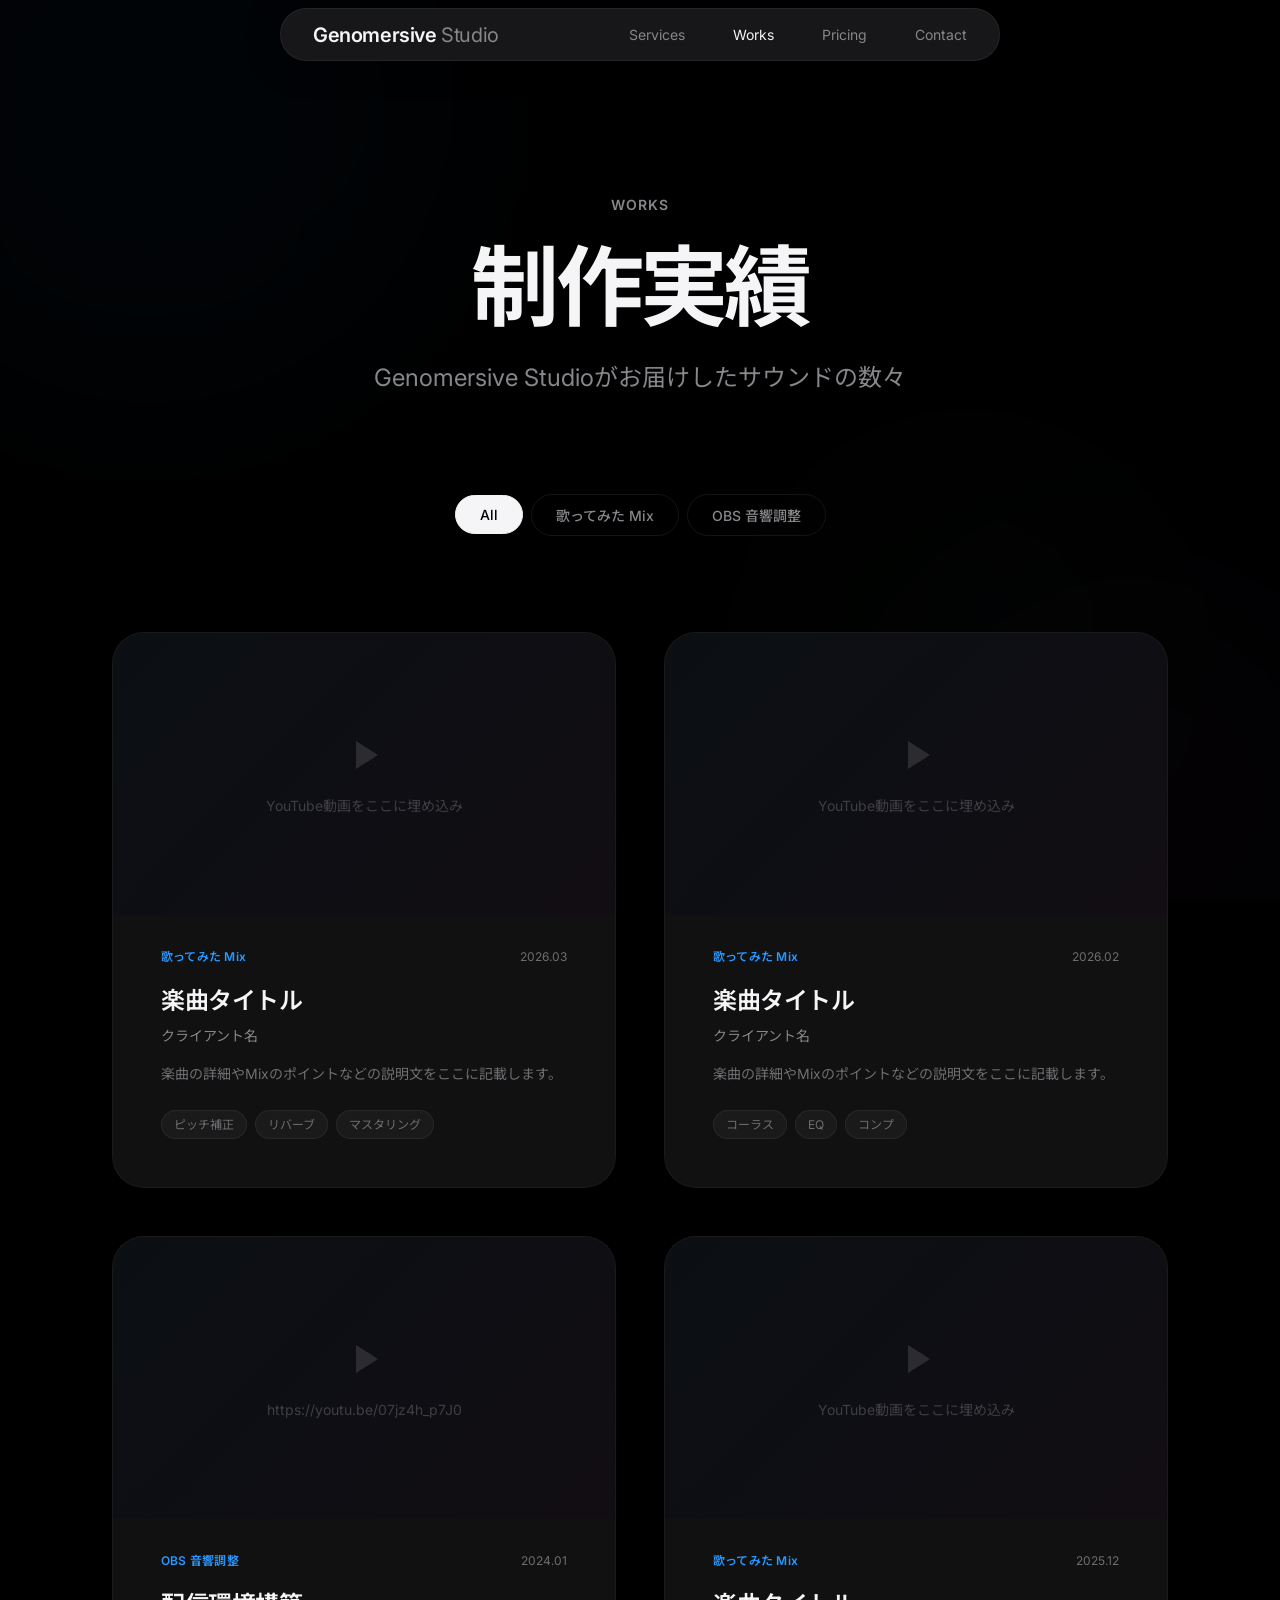
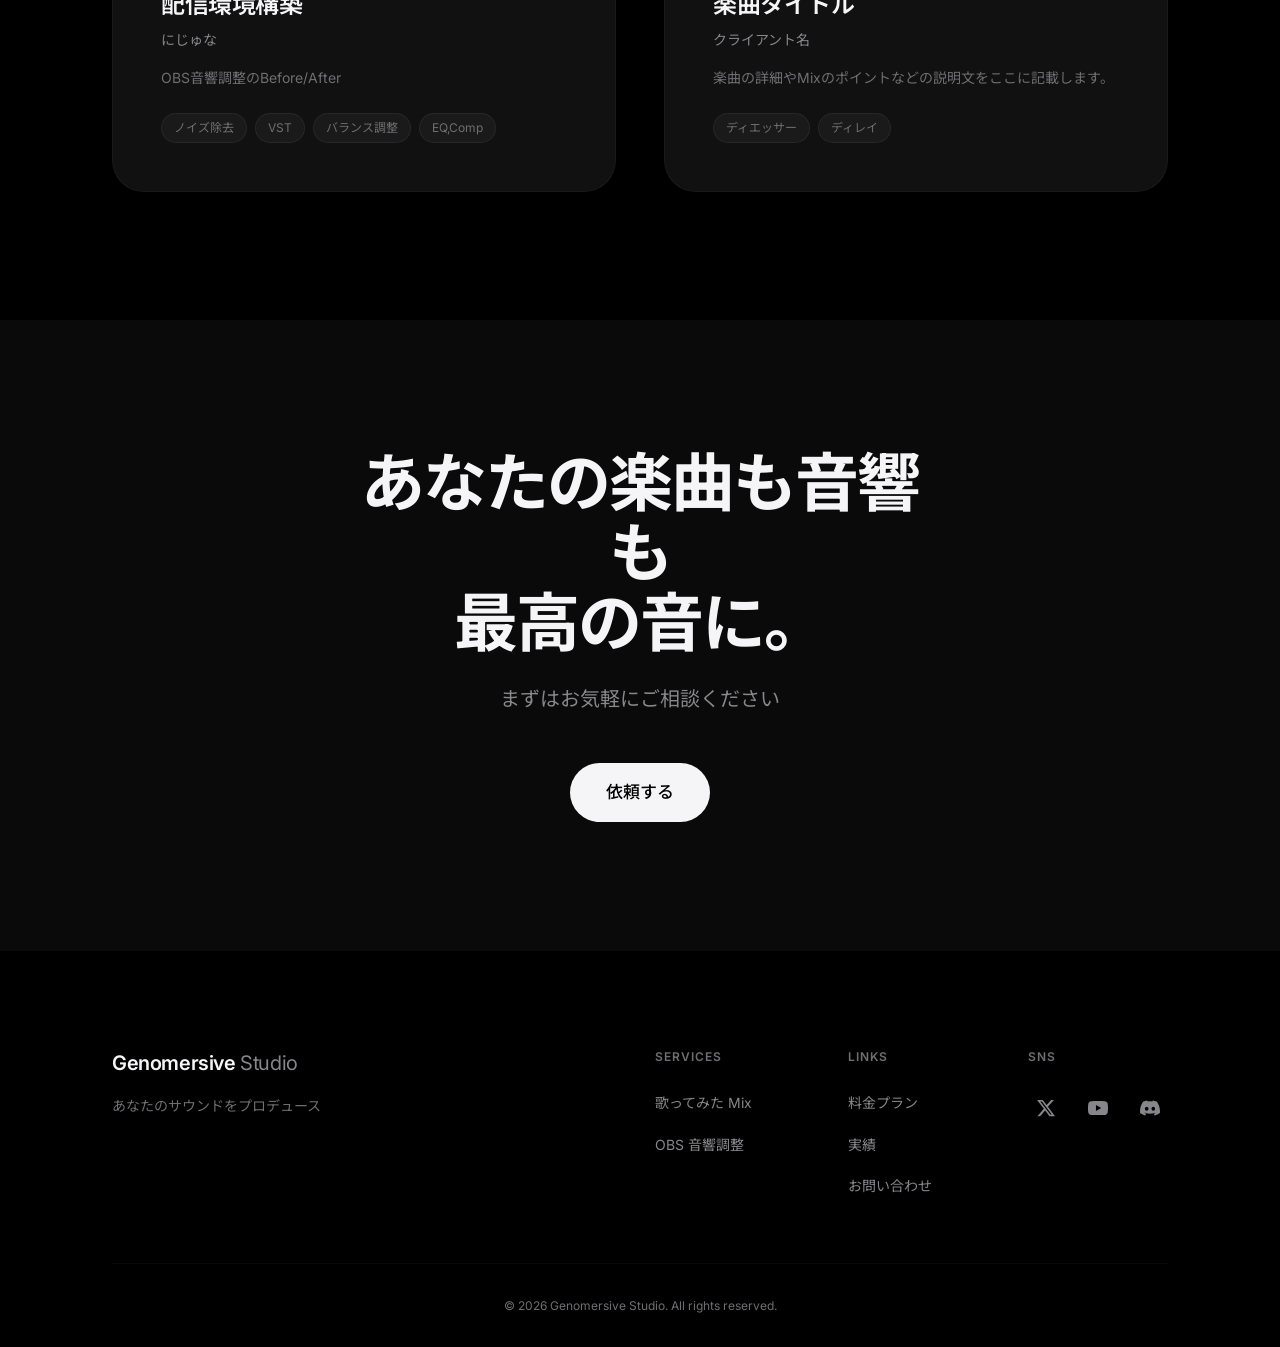
==== works.html @ bccb0131 "Add files via upload" ====
<!DOCTYPE html>
<html lang="ja">

<head>
  <meta charset="UTF-8">
  <meta name="viewport" content="width=device-width, initial-scale=1.0">
  <title>Works | Genomersive Studio</title>
  <meta name="description" content="Genomersive Studioの制作実績。歌ってみたMix・OBS音響調整のポートフォリオ。">
  <meta property="og:title" content="Works | Genomersive Studio">
  <meta property="og:description" content="Genomersive Studioの制作実績。">
  <meta property="og:type" content="website">
  <link rel="preconnect" href="https://fonts.googleapis.com">
  <link rel="preconnect" href="https://fonts.gstatic.com" crossorigin>
  <link
    href="https://fonts.googleapis.com/css2?family=Inter:wght@300;400;500;600;700;800;900&family=Noto+Sans+JP:wght@300;400;500;600;700;800;900&display=swap"
    rel="stylesheet">
  <link rel="stylesheet" href="style.css">
  <link rel="stylesheet" href="works.css">
</head>

<body>
  <!-- Ambient Backgrounds -->
  <div class="ambient-bg">
    <div class="ambient-orb orb-1"></div>
    <div class="ambient-orb orb-2"></div>
    <div class="ambient-orb orb-3"></div>
  </div>

  <!-- Navigation -->
  <nav id="navbar" class="navbar scrolled">
    <div class="nav-container">
      <a href="index.html" class="nav-logo">
        <span class="logo-text">Genomersive <span class="logo-accent">Studio</span></span>
      </a>
      <ul class="nav-links" id="navLinks">
        <li><a href="index.html#services">Services</a></li>
        <li><a href="works.html" class="nav-active">Works</a></li>
        <li><a href="index.html#pricing">Pricing</a></li>
        <li><a href="index.html#contact">Contact</a></li>
      </ul>
      <button class="nav-toggle" id="navToggle" aria-label="メニュー">
        <span></span><span></span><span></span>
      </button>
    </div>
  </nav>

  <!-- Works Hero -->
  <section class="works-hero">
    <div class="container">
      <div class="works-hero-content animate-in">
        <p class="section-tag">WORKS</p>
        <h1 class="works-hero-title">制作実績</h1>
        <p class="works-hero-subtitle">Genomersive Studioがお届けしたサウンドの数々</p>
      </div>
    </div>
  </section>

  <!-- Works Filter -->
  <section class="works-filter-section">
    <div class="container">
      <div class="works-filter animate-in">
        <button class="filter-btn active" data-filter="all">All</button>
        <button class="filter-btn" data-filter="mix">歌ってみた Mix</button>
        <button class="filter-btn" data-filter="obs">OBS 音響調整</button>
      </div>
    </div>
  </section>

  <!-- Works Grid -->
  <section class="works-section">
    <div class="container">
      <div class="works-grid" id="worksGrid">

        <!-- Work Item 1 -->
        <article class="work-card animate-on-scroll" data-category="mix">
          <div class="work-video">
            <div class="video-placeholder">
              <svg width="48" height="48" viewBox="0 0 24 24" fill="none" xmlns="http://www.w3.org/2000/svg">
                <path d="M8 5v14l11-7L8 5z" fill="currentColor" />
              </svg>
              <span>YouTube動画をここに埋め込み</span>
            </div>
            <!-- 実際の埋め込み例:
            <iframe src="https://www.youtube.com/embed/VIDEO_ID" 
              title="楽曲名" frameborder="0" 
              allow="accelerometer; autoplay; clipboard-write; encrypted-media; gyroscope; picture-in-picture" 
              allowfullscreen></iframe>
            -->
          </div>
          <div class="work-info">
            <div class="work-meta">
              <span class="work-category-tag">歌ってみた Mix</span>
              <span class="work-date">2026.03</span>
            </div>
            <h3 class="work-title">楽曲タイトル</h3>
            <p class="work-client">クライアント名</p>
            <p class="work-description">楽曲の詳細やMixのポイントなどの説明文をここに記載します。</p>
            <div class="work-tags">
              <span class="work-tag">ピッチ補正</span>
              <span class="work-tag">リバーブ</span>
              <span class="work-tag">マスタリング</span>
            </div>
          </div>
        </article>

        <!-- Work Item 2 -->
        <article class="work-card animate-on-scroll" data-category="mix">
          <div class="work-video">
            <div class="video-placeholder">
              <svg width="48" height="48" viewBox="0 0 24 24" fill="none" xmlns="http://www.w3.org/2000/svg">
                <path d="M8 5v14l11-7L8 5z" fill="currentColor" />
              </svg>
              <span>YouTube動画をここに埋め込み</span>
            </div>
          </div>
          <div class="work-info">
            <div class="work-meta">
              <span class="work-category-tag">歌ってみた Mix</span>
              <span class="work-date">2026.02</span>
            </div>
            <h3 class="work-title">楽曲タイトル</h3>
            <p class="work-client">クライアント名</p>
            <p class="work-description">楽曲の詳細やMixのポイントなどの説明文をここに記載します。</p>
            <div class="work-tags">
              <span class="work-tag">コーラス</span>
              <span class="work-tag">EQ</span>
              <span class="work-tag">コンプ</span>
            </div>
          </div>
        </article>

        <!-- Work Item 3 -->
        <article class="work-card animate-on-scroll" data-category="obs">
          <div class="work-video">
            <div class="video-placeholder">
              <svg width="48" height="48" viewBox="0 0 24 24" fill="none" xmlns="http://www.w3.org/2000/svg">
                <path d="M8 5v14l11-7L8 5z" fill="currentColor" />
              </svg>
              <span>https://youtu.be/07jz4h_p7J0</span>
            </div>
          </div>
          <div class="work-info">
            <div class="work-meta">
              <span class="work-category-tag">OBS 音響調整</span>
              <span class="work-date">2024.01</span>
            </div>
            <h3 class="work-title">配信環境構築</h3>
            <p class="work-client">にじゅな</p>
            <p class="work-description">OBS音響調整のBefore/After</p>
            <div class="work-tags">
              <span class="work-tag">ノイズ除去</span>
              <span class="work-tag">VST</span>
              <span class="work-tag">バランス調整</span>
              <span class="work-tag">EQ,Comp</span>
            </div>
          </div>
        </article>

        <!-- Work Item 4 -->
        <article class="work-card animate-on-scroll" data-category="mix">
          <div class="work-video">
            <div class="video-placeholder">
              <svg width="48" height="48" viewBox="0 0 24 24" fill="none" xmlns="http://www.w3.org/2000/svg">
                <path d="M8 5v14l11-7L8 5z" fill="currentColor" />
              </svg>
              <span>YouTube動画をここに埋め込み</span>
            </div>
          </div>
          <div class="work-info">
            <div class="work-meta">
              <span class="work-category-tag">歌ってみた Mix</span>
              <span class="work-date">2025.12</span>
            </div>
            <h3 class="work-title">楽曲タイトル</h3>
            <p class="work-client">クライアント名</p>
            <p class="work-description">楽曲の詳細やMixのポイントなどの説明文をここに記載します。</p>
            <div class="work-tags">
              <span class="work-tag">ディエッサー</span>
              <span class="work-tag">ディレイ</span>
            </div>
          </div>
        </article>

      </div>

      <!-- Empty State (shown when no works match filter) -->
      <div class="works-empty" id="worksEmpty" style="display: none;">
        <p>該当する実績はまだありません。</p>
      </div>
    </div>
  </section>

  <!-- CTA Section -->
  <section class="works-cta">
    <div class="container">
      <div class="works-cta-content animate-on-scroll">
        <h2 class="works-cta-title">あなたの楽曲も音響も<br>最高の音に。</h2>
        <p class="works-cta-text">まずはお気軽にご相談ください</p>
        <a href="index.html#contact" class="btn btn-primary">依頼する</a>
      </div>
    </div>
  </section>

  <!-- Footer -->
  <footer class="footer">
    <div class="container">
      <div class="footer-content">
        <div class="footer-brand">
          <a href="index.html" class="nav-logo">
            <span class="logo-text">Genomersive <span class="logo-accent">Studio</span></span>
          </a>
          <p class="footer-tagline">あなたのサウンドをプロデュース</p>
        </div>
        <div class="footer-links">
          <div class="footer-col">
            <h4>Services</h4>
            <ul>
              <li><a href="index.html#services">歌ってみた Mix</a></li>
              <li><a href="index.html#services">OBS 音響調整</a></li>
            </ul>
          </div>
          <div class="footer-col">
            <h4>Links</h4>
            <ul>
              <li><a href="index.html#pricing">料金プラン</a></li>
              <li><a href="works.html">実績</a></li>
              <li><a href="index.html#contact">お問い合わせ</a></li>
            </ul>
          </div>
          <div class="footer-col">
            <h4>SNS</h4>
            <div class="social-links">
              <a href="https://x.com/mila_mixstudio" class="social-link" aria-label="X (Twitter)">
                <svg width="20" height="20" viewBox="0 0 24 24" fill="currentColor">
                  <path
                    d="M18.244 2.25h3.308l-7.227 8.26 8.502 11.24H16.17l-5.214-6.817L4.99 21.75H1.68l7.73-8.835L1.254 2.25H8.08l4.713 6.231zm-1.161 17.52h1.833L7.084 4.126H5.117z" />
                </svg>
              </a>
              <a href="#" class="social-link" aria-label="YouTube">
                <svg width="20" height="20" viewBox="0 0 24 24" fill="currentColor">
                  <path
                    d="M23.498 6.186a3.016 3.016 0 0 0-2.122-2.136C19.505 3.545 12 3.545 12 3.545s-7.505 0-9.377.505A3.017 3.017 0 0 0 .502 6.186C0 8.07 0 12 0 12s0 3.93.502 5.814a3.016 3.016 0 0 0 2.122 2.136c1.871.505 9.376.505 9.376.505s7.505 0 9.377-.505a3.015 3.015 0 0 0 2.122-2.136C24 15.93 24 12 24 12s0-3.93-.502-5.814zM9.545 15.568V8.432L15.818 12l-6.273 3.568z" />
                </svg>
              </a>
              <a href="https://discord.gg/4DMPQgwf" class="social-link" aria-label="Discord">
                <svg width="20" height="20" viewBox="0 0 24 24" fill="currentColor">
                  <path
                    d="M20.317 4.3698a19.7913 19.7913 0 00-4.8851-1.5152.0741.0741 0 00-.0785.0371c-.211.3753-.4447.8648-.6083 1.2495-1.8447-.2762-3.68-.2762-5.4868 0-.1636-.3933-.4058-.8742-.6177-1.2495a.077.077 0 00-.0785-.037 19.7363 19.7363 0 00-4.8852 1.515.0699.0699 0 00-.0321.0277C.5334 9.0458-.319 13.5799.0992 18.0578a.0824.0824 0 00.0312.0561c2.0528 1.5076 4.0413 2.4228 5.9929 3.0294a.0777.0777 0 00.0842-.0276c.4616-.6304.8731-1.2952 1.226-1.9942a.076.076 0 00-.0416-.1057c-.6528-.2476-1.2743-.5495-1.8722-.8923a.077.077 0 01-.0076-.1277c.1258-.0943.2517-.1923.3718-.2914a.0743.0743 0 01.0776-.0105c3.9278 1.7933 8.18 1.7933 12.0614 0a.0739.0739 0 01.0785.0095c.1202.099.246.1981.3728.2924a.077.077 0 01-.0066.1276 12.2986 12.2986 0 01-1.873.8914.0766.0766 0 00-.0407.1067c.3604.698.7719 1.3628 1.225 1.9932a.076.076 0 00.0842.0286c1.961-.6067 3.9495-1.5219 6.0023-3.0294a.077.077 0 00.0313-.0552c.5004-5.177-.8382-9.6739-3.5485-13.6604a.061.061 0 00-.0312-.0286zM8.02 15.3312c-1.1825 0-2.1569-1.0857-2.1569-2.419 0-1.3332.9555-2.4189 2.157-2.4189 1.2108 0 2.1757 1.0952 2.1568 2.419 0 1.3332-.9555 2.4189-2.1569 2.4189zm7.9748 0c-1.1825 0-2.1569-1.0857-2.1569-2.419 0-1.3332.9554-2.4189 2.1569-2.4189 1.2108 0 2.1757 1.0952 2.1568 2.419 0 1.3332-.946 2.4189-2.1568 2.4189z" />
                </svg>
              </a>
            </div>
          </div>
        </div>
      </div>
      <div class="footer-bottom">
        <p>&copy; 2026 Genomersive Studio. All rights reserved.</p>
      </div>
    </div>
  </footer>

  <script src="works.js"></script>
</body>

</html>
---- style.css ----
/* ===========================
   Apple-Inspired Design System
   =========================== */
:root {
  /* Colors — Apple-style monochrome + subtle accent */
  --bg-primary: #000000;
  --bg-secondary: #0a0a0a;
  --bg-tertiary: #111111;
  --bg-card: rgba(28, 28, 30, 0.6);
  --text-primary: #f5f5f7;
  --text-secondary: #86868b;
  --text-muted: #6e6e73;
  --accent-blue: #2997ff;
  --accent-purple: #bf5af2;
  --accent-green: #30d158;
  --accent-gradient: linear-gradient(135deg, #2997ff, #bf5af2);
  --glass-bg: rgba(29, 29, 31, 0.72);
  --glass-border: rgba(255, 255, 255, 0.08);
  --glass-shadow: 0 8px 32px rgba(0, 0, 0, 0.6);

  /* Typography */
  --font-primary: 'Inter', 'Noto Sans JP', -apple-system, BlinkMacSystemFont, 'SF Pro Display', sans-serif;
  --font-size-xs: 0.75rem;
  --font-size-sm: 0.875rem;
  --font-size-base: 1.0625rem;
  --font-size-lg: 1.25rem;
  --font-size-xl: 1.5rem;
  --font-size-2xl: 2rem;
  --font-size-3xl: 2.5rem;
  --font-size-4xl: 3rem;
  --font-size-5xl: 4rem;
  --font-size-hero: clamp(3rem, 7vw, 5.5rem);

  /* Spacing — generous Apple-style whitespace */
  --space-xs: 0.25rem;
  --space-sm: 0.5rem;
  --space-md: 1rem;
  --space-lg: 1.5rem;
  --space-xl: 2rem;
  --space-2xl: 3rem;
  --space-3xl: 4rem;
  --space-4xl: 6rem;
  --space-5xl: 8rem;
  --section-padding: clamp(5rem, 10vw, 10rem);

  /* Border Radius */
  --radius-sm: 0.5rem;
  --radius-md: 0.875rem;
  --radius-lg: 1.25rem;
  --radius-xl: 1.75rem;
  --radius-2xl: 2rem;
  --radius-full: 9999px;

  /* Transitions — Apple uses very smooth, slightly slower easing */
  --transition-fast: 0.25s cubic-bezier(0.25, 0.1, 0.25, 1);
  --transition-base: 0.4s cubic-bezier(0.25, 0.1, 0.25, 1);
  --transition-slow: 0.6s cubic-bezier(0.25, 0.1, 0.25, 1);
}

/* ===========================
   Reset & Base
   =========================== */
*, *::before, *::after {
  box-sizing: border-box;
  margin: 0;
  padding: 0;
}

html {
  scroll-behavior: smooth;
  scroll-padding-top: 100px;
}

body {
  font-family: var(--font-primary);
  background-color: var(--bg-primary);
  color: var(--text-primary);
  line-height: 1.6;
  overflow-x: hidden;
  -webkit-font-smoothing: antialiased;
  -moz-osx-font-smoothing: grayscale;
}

a {
  color: inherit;
  text-decoration: none;
  transition: color var(--transition-fast);
}

ul { list-style: none; }

img {
  max-width: 100%;
  height: auto;
}

.container {
  max-width: 1120px;
  margin: 0 auto;
  padding: 0 var(--space-xl);
}

.section {
  padding: var(--section-padding) 0;
  position: relative;
}

/* ===========================
   Glass Morphism (Subtle Apple-style)
   =========================== */
.glass {
  background: var(--glass-bg);
  backdrop-filter: blur(40px) saturate(180%);
  -webkit-backdrop-filter: blur(40px) saturate(180%);
  border: 1px solid var(--glass-border);
  box-shadow: var(--glass-shadow);
  position: relative;
}

/* Remove noise texture — Apple keeps it clean */
.glass::after {
  display: none;
}

/* ===========================
   Typography
   =========================== */
.gradient-text {
  background: var(--accent-gradient);
  -webkit-background-clip: text;
  -webkit-text-fill-color: transparent;
  background-clip: text;
}

.section-header {
  text-align: center;
  margin-bottom: var(--space-5xl);
}

.section-tag {
  display: inline-block;
  font-size: var(--font-size-sm);
  font-weight: 600;
  letter-spacing: 0.08em;
  color: var(--text-secondary);
  margin-bottom: var(--space-lg);
  padding: 0;
  border: none;
  border-radius: 0;
  background: none;
  text-transform: uppercase;
}

.section-title {
  font-size: var(--font-size-5xl);
  font-weight: 700;
  letter-spacing: -0.03em;
  line-height: 1.1;
  margin-bottom: var(--space-lg);
}

.section-subtitle {
  font-size: var(--font-size-lg);
  color: var(--text-secondary);
  max-width: 560px;
  margin: 0 auto;
  font-weight: 400;
  line-height: 1.5;
}

/* ===========================
   Buttons — Apple-style Pill Buttons
   =========================== */
.btn {
  display: inline-flex;
  align-items: center;
  justify-content: center;
  gap: var(--space-sm);
  padding: 1rem 2.25rem;
  font-family: var(--font-primary);
  font-size: var(--font-size-base);
  font-weight: 500;
  border-radius: var(--radius-full);
  border: none;
  cursor: pointer;
  transition: all var(--transition-base);
  position: relative;
  overflow: hidden;
  text-align: center;
  letter-spacing: -0.01em;
}

.btn-primary {
  background: var(--text-primary);
  color: var(--bg-primary);
  box-shadow: none;
}

.btn-primary:hover {
  transform: scale(1.04);
  background: #ffffff;
  box-shadow: 0 4px 24px rgba(245, 245, 247, 0.2);
}

.btn-primary .btn-glow {
  display: none;
}

.btn-outline {
  background: transparent;
  color: var(--accent-blue);
  border: none;
  padding: 1rem 1.5rem;
}

.btn-outline:hover {
  color: #40a9ff;
  background: transparent;
  transform: scale(1.04);
}

.btn-block {
  width: 100%;
}

/* ===========================
   Navigation — Apple-style Floating Pill
   =========================== */
.navbar {
  position: fixed;
  top: 0;
  left: 0;
  right: 0;
  z-index: 1000;
  padding: var(--space-md) 0;
  transition: all var(--transition-base);
  background: transparent;
}

.navbar.scrolled {
  background: transparent;
  padding: var(--space-sm) 0;
}

.nav-container {
  max-width: 1120px;
  margin: 0 auto;
  padding: 0 var(--space-xl);
  display: flex;
  align-items: center;
  justify-content: space-between;
}

.navbar.scrolled .nav-container {
  max-width: 720px;
  background: rgba(29, 29, 31, 0.82);
  backdrop-filter: blur(40px) saturate(180%);
  -webkit-backdrop-filter: blur(40px) saturate(180%);
  border: 1px solid rgba(255, 255, 255, 0.06);
  border-radius: var(--radius-full);
  padding: 0.6rem var(--space-xl);
  box-shadow: 0 4px 30px rgba(0, 0, 0, 0.5);
  transition: all var(--transition-base);
}

.nav-logo {
  display: flex;
  align-items: center;
  gap: var(--space-sm);
  font-size: var(--font-size-lg);
  font-weight: 600;
  z-index: 1001;
  letter-spacing: -0.02em;
}

.logo-accent {
  color: var(--text-secondary);
  -webkit-text-fill-color: var(--text-secondary);
  background: none;
  -webkit-background-clip: unset;
  background-clip: unset;
  font-weight: 400;
}

.nav-links {
  display: flex;
  align-items: center;
  gap: var(--space-2xl);
}

.nav-links a {
  font-size: var(--font-size-sm);
  font-weight: 400;
  color: var(--text-secondary);
  letter-spacing: 0;
  position: relative;
  transition: color var(--transition-fast);
}

.nav-links a::after {
  display: none;
}

.nav-links a:hover {
  color: var(--text-primary);
}

.nav-toggle {
  display: none;
  flex-direction: column;
  gap: 5px;
  background: none;
  border: none;
  cursor: pointer;
  z-index: 1001;
  padding: 4px;
}

.nav-toggle span {
  display: block;
  width: 20px;
  height: 1.5px;
  background: var(--text-primary);
  transition: all var(--transition-base);
  border-radius: 2px;
}

.nav-toggle.active span:nth-child(1) {
  transform: rotate(45deg) translateY(4.5px) translateX(4.5px);
}

.nav-toggle.active span:nth-child(2) {
  opacity: 0;
}

.nav-toggle.active span:nth-child(3) {
  transform: rotate(-45deg) translateY(-4.5px) translateX(4.5px);
}

/* ===========================
   Hero Section — Apple-style large headline
   =========================== */
.hero {
  position: relative;
  min-height: 100vh;
  display: flex;
  align-items: center;
  justify-content: center;
  overflow: hidden;
}

.hero-canvas {
  position: absolute;
  top: 0;
  left: 0;
  width: 100%;
  height: 100%;
  z-index: 0;
  opacity: 0.4;
}

.hero-overlay {
  position: absolute;
  inset: 0;
  background: radial-gradient(ellipse at center, transparent 0%, var(--bg-primary) 75%);
  z-index: 1;
}

.hero-content {
  position: relative;
  z-index: 2;
  text-align: center;
  padding: 0 var(--space-xl);
  max-width: 960px;
}

.hero-tag {
  font-size: var(--font-size-sm);
  font-weight: 500;
  letter-spacing: 0.15em;
  color: var(--text-secondary);
  margin-bottom: var(--space-2xl);
  text-transform: uppercase;
}

.hero-title {
  font-size: var(--font-size-hero);
  font-weight: 700;
  line-height: 1.08;
  letter-spacing: -0.04em;
  margin-bottom: var(--space-2xl);
}

.hero-description {
  font-size: var(--font-size-xl);
  color: var(--text-secondary);
  line-height: 1.5;
  margin-bottom: var(--space-3xl);
  font-weight: 400;
}

.hero-cta {
  display: flex;
  align-items: center;
  justify-content: center;
  gap: var(--space-lg);
  margin-bottom: var(--space-5xl);
}

/* Stats */
.hero-stats {
  display: flex;
  align-items: center;
  justify-content: center;
  gap: var(--space-4xl);
}

.stat {
  text-align: center;
}

.stat-number {
  font-size: var(--font-size-4xl);
  font-weight: 700;
  color: var(--text-primary);
  -webkit-text-fill-color: var(--text-primary);
  background: none;
  -webkit-background-clip: unset;
  background-clip: unset;
  letter-spacing: -0.03em;
}

.stat-suffix {
  font-size: var(--font-size-xl);
  font-weight: 600;
  color: var(--text-secondary);
  -webkit-text-fill-color: var(--text-secondary);
  background: none;
  -webkit-background-clip: unset;
  background-clip: unset;
}

.stat-label {
  display: block;
  font-size: var(--font-size-sm);
  color: var(--text-muted);
  margin-top: var(--space-sm);
  letter-spacing: 0;
  font-weight: 400;
}

.stat-divider {
  width: 1px;
  height: 48px;
  background: rgba(255, 255, 255, 0.1);
}

/* Scroll Indicator */
.scroll-indicator {
  position: absolute;
  bottom: 2.5rem;
  left: 50%;
  transform: translateX(-50%);
  z-index: 2;
  display: flex;
  flex-direction: column;
  align-items: center;
  gap: var(--space-sm);
  color: var(--text-muted);
  font-size: var(--font-size-xs);
  letter-spacing: 0.15em;
  text-transform: uppercase;
}

.scroll-line {
  width: 1px;
  height: 48px;
  background: linear-gradient(to bottom, rgba(255,255,255,0.3), transparent);
  animation: scrollPulse 2.5s ease-in-out infinite;
}

@keyframes scrollPulse {
  0%, 100% { opacity: 0.2; transform: scaleY(0.6); }
  50% { opacity: 0.8; transform: scaleY(1); }
}

/* Hero Animations — Apple-style: subtle, smooth */
.animate-in {
  opacity: 0;
  transform: translateY(20px);
  animation: fadeInUp 1s cubic-bezier(0.25, 0.1, 0.25, 1) forwards;
}

.animate-in:nth-child(1) { animation-delay: 0.1s; }
.animate-in:nth-child(2) { animation-delay: 0.25s; }
.animate-in:nth-child(3) { animation-delay: 0.4s; }
.animate-in:nth-child(4) { animation-delay: 0.55s; }
.animate-in:nth-child(5) { animation-delay: 0.7s; }

@keyframes fadeInUp {
  to { opacity: 1; transform: translateY(0); }
}

/* ===========================
   Services Section
   =========================== */
.services {
  background: var(--bg-primary);
}

.services::before {
  display: none;
}

.services-grid {
  display: grid;
  grid-template-columns: repeat(2, 1fr);
  gap: var(--space-xl);
}

.service-card {
  border-radius: var(--radius-2xl);
  padding: var(--space-3xl);
  transition: all var(--transition-slow);
  position: relative;
  overflow: hidden;
  background: var(--bg-tertiary);
  border: 1px solid rgba(255, 255, 255, 0.04);
}

/* Remove mouse glow effect */
.service-card::before {
  display: none;
}

.service-card:hover {
  transform: translateY(-4px) scale(1.01);
  border-color: rgba(255, 255, 255, 0.08);
  box-shadow: 0 16px 48px rgba(0, 0, 0, 0.4);
}

.service-card > * {
  position: relative;
  z-index: 1;
}

.service-icon-wrapper {
  margin-bottom: var(--space-2xl);
}

.service-icon {
  width: 56px;
  height: 56px;
  display: flex;
  align-items: center;
  justify-content: center;
  background: rgba(41, 151, 255, 0.1);
  border-radius: var(--radius-lg);
  padding: var(--space-md);
  transition: all var(--transition-base);
}

.service-card:hover .service-icon {
  background: rgba(41, 151, 255, 0.15);
  transform: scale(1.05);
}

.service-title {
  font-size: var(--font-size-2xl);
  font-weight: 700;
  margin-bottom: var(--space-md);
  letter-spacing: -0.02em;
}

.service-desc {
  color: var(--text-secondary);
  font-size: var(--font-size-base);
  line-height: 1.7;
  margin-bottom: var(--space-2xl);
}

.service-features {
  display: flex;
  flex-direction: column;
  gap: var(--space-md);
  margin-bottom: var(--space-2xl);
}

.service-features li {
  display: flex;
  align-items: center;
  gap: var(--space-md);
  font-size: var(--font-size-base);
  color: var(--text-secondary);
}

.feature-icon {
  display: flex;
  align-items: center;
  justify-content: center;
  width: 20px;
  height: 20px;
  background: rgba(48, 209, 88, 0.12);
  color: var(--accent-green);
  border-radius: var(--radius-full);
  font-size: 10px;
  font-weight: 700;
  flex-shrink: 0;
}

.service-cta {
  display: inline-block;
  font-size: var(--font-size-base);
  font-weight: 500;
  color: var(--accent-blue);
  transition: all var(--transition-base);
}

.service-cta:hover {
  color: #40a9ff;
  transform: translateX(4px);
}

/* ===========================
   Workflow Section
   =========================== */
.workflow {
  background: var(--bg-secondary);
}

.workflow-steps {
  position: relative;
  max-width: 700px;
  margin: 0 auto;
}

.workflow-line {
  position: absolute;
  left: 32px;
  top: 0;
  bottom: 0;
  width: 1px;
  background: linear-gradient(to bottom, rgba(255,255,255,0.08), rgba(255,255,255,0.02));
}

.workflow-step {
  display: flex;
  gap: var(--space-xl);
  margin-bottom: var(--space-3xl);
  position: relative;
}

.workflow-step:last-child {
  margin-bottom: 0;
}

.step-number {
  flex-shrink: 0;
  width: 64px;
  height: 64px;
  display: flex;
  align-items: center;
  justify-content: center;
  background: var(--bg-primary);
  border: 1px solid rgba(255, 255, 255, 0.08);
  border-radius: var(--radius-full);
  position: relative;
  z-index: 1;
  transition: all var(--transition-base);
}

.step-number span {
  font-size: var(--font-size-lg);
  font-weight: 700;
  color: var(--text-secondary);
  background: none;
  -webkit-background-clip: unset;
  -webkit-text-fill-color: var(--text-secondary);
  background-clip: unset;
}

.workflow-step:hover .step-number {
  border-color: rgba(41, 151, 255, 0.3);
  background: rgba(41, 151, 255, 0.05);
}

.workflow-step:hover .step-number span {
  color: var(--accent-blue);
  -webkit-text-fill-color: var(--accent-blue);
}

.step-content {
  flex: 1;
  padding: var(--space-xl) var(--space-2xl);
  border-radius: var(--radius-xl);
  transition: all var(--transition-base);
  background: rgba(29, 29, 31, 0.5);
  border: 1px solid rgba(255, 255, 255, 0.04);
}

.step-content h3 {
  font-size: var(--font-size-xl);
  font-weight: 600;
  margin-bottom: var(--space-sm);
  letter-spacing: -0.02em;
}

.step-content p {
  font-size: var(--font-size-base);
  color: var(--text-secondary);
  line-height: 1.6;
}

.workflow-step:hover .step-content {
  border-color: rgba(255, 255, 255, 0.08);
  background: rgba(29, 29, 31, 0.7);
}

/* ===========================
   Pricing Section
   =========================== */
.pricing {
  background: var(--bg-primary);
}

.pricing::before {
  display: none;
}

.pricing-category {
  margin-bottom: var(--space-5xl);
}

.pricing-category:last-child {
  margin-bottom: 0;
}

.pricing-category-title {
  display: flex;
  align-items: center;
  gap: var(--space-md);
  font-size: var(--font-size-2xl);
  font-weight: 600;
  margin-bottom: var(--space-2xl);
  padding-bottom: var(--space-lg);
  border-bottom: 1px solid rgba(255, 255, 255, 0.06);
  letter-spacing: -0.02em;
}

.category-icon {
  font-size: var(--font-size-2xl);
}

.pricing-grid {
  display: grid;
  grid-template-columns: repeat(3, 1fr);
  gap: var(--space-lg);
}

.pricing-grid-4 {
  grid-template-columns: repeat(4, 1fr);
}

.pricing-grid-2 {
  grid-template-columns: repeat(2, 1fr);
  max-width: 720px;
  margin: 0 auto;
}

.pricing-card {
  border-radius: var(--radius-2xl);
  padding: var(--space-2xl);
  transition: all var(--transition-slow);
  position: relative;
  background: var(--bg-tertiary);
  border: 1px solid rgba(255, 255, 255, 0.04);
}

/* Remove mouse glow */
.pricing-card::before {
  display: none;
}

/* Remove noise overlay */
.pricing-card.glass::after {
  display: none;
}

.pricing-card:hover {
  transform: translateY(-4px);
  border-color: rgba(255, 255, 255, 0.08);
  box-shadow: 0 12px 40px rgba(0, 0, 0, 0.4);
}

.pricing-card.featured {
  border-color: rgba(41, 151, 255, 0.2);
  background: rgba(41, 151, 255, 0.04);
  transform: scale(1.02);
}

.pricing-card.featured:hover {
  transform: scale(1.02) translateY(-4px);
  border-color: rgba(41, 151, 255, 0.35);
}

.featured-tag {
  position: absolute;
  top: -12px;
  right: var(--space-xl);
  padding: var(--space-xs) var(--space-lg);
  background: var(--accent-blue);
  color: white;
  font-size: var(--font-size-xs);
  font-weight: 600;
  border-radius: var(--radius-full);
  letter-spacing: 0.02em;
}

.plan-badge {
  font-size: var(--font-size-xs);
  font-weight: 600;
  letter-spacing: 0.1em;
  color: var(--text-muted);
  margin-bottom: var(--space-sm);
  text-transform: uppercase;
}

.plan-badge.featured-badge {
  color: var(--accent-blue);
}

.plan-name {
  font-size: var(--font-size-xl);
  font-weight: 600;
  margin-bottom: var(--space-lg);
  letter-spacing: -0.01em;
}

.plan-price {
  margin-bottom: var(--space-xl);
  padding-bottom: var(--space-xl);
  border-bottom: 1px solid rgba(255, 255, 255, 0.06);
}

.price-amount {
  font-size: var(--font-size-4xl);
  font-weight: 700;
  color: var(--text-primary);
  background: none;
  -webkit-background-clip: unset;
  -webkit-text-fill-color: var(--text-primary);
  background-clip: unset;
  letter-spacing: -0.03em;
}

.price-unit {
  font-size: var(--font-size-sm);
  color: var(--text-muted);
  margin-left: var(--space-xs);
}

.plan-features {
  display: flex;
  flex-direction: column;
  gap: var(--space-md);
  margin-bottom: var(--space-2xl);
}

.plan-features li {
  font-size: var(--font-size-sm);
  color: var(--text-secondary);
  padding-left: var(--space-xl);
  position: relative;
  line-height: 1.5;
}

.plan-features li::before {
  content: '✓';
  position: absolute;
  left: 0;
  color: var(--accent-green);
  font-weight: 600;
  font-size: var(--font-size-sm);
}

/* ===========================
   Contact Section
   =========================== */
.contact {
  background: var(--bg-secondary);
}

.contact-wrapper {
  max-width: 680px;
  margin: 0 auto;
}

.contact-form {
  border-radius: var(--radius-2xl);
  padding: var(--space-3xl);
  background: var(--bg-tertiary);
  border: 1px solid rgba(255, 255, 255, 0.04);
}

.contact-form.glass::after {
  display: none;
}

.form-group {
  margin-bottom: var(--space-xl);
}

.form-row {
  display: grid;
  grid-template-columns: 1fr 1fr;
  gap: var(--space-xl);
}

.form-label {
  display: block;
  font-size: var(--font-size-sm);
  font-weight: 500;
  margin-bottom: var(--space-sm);
  color: var(--text-secondary);
}

.required {
  color: #ff453a;
}

.form-input {
  width: 100%;
  padding: 0.875rem var(--space-lg);
  font-family: var(--font-primary);
  font-size: var(--font-size-base);
  color: var(--text-primary);
  background: rgba(0, 0, 0, 0.3);
  border: 1px solid rgba(255, 255, 255, 0.1);
  border-radius: var(--radius-md);
  outline: none;
  transition: all var(--transition-base);
}

.form-input::placeholder {
  color: var(--text-muted);
}

.form-input:focus {
  border-color: var(--accent-blue);
  box-shadow: 0 0 0 3px rgba(41, 151, 255, 0.15);
}

.form-input.error {
  border-color: #ff453a;
  box-shadow: 0 0 0 3px rgba(255, 69, 58, 0.15);
}

.form-select {
  appearance: none;
  -webkit-appearance: none;
  background-image: url("data:image/svg+xml,%3Csvg xmlns='http://www.w3.org/2000/svg' viewBox='0 0 24 24' fill='none' stroke='%2386868b' stroke-width='2'%3E%3Cpath d='M6 9l6 6 6-6'/%3E%3C/svg%3E");
  background-repeat: no-repeat;
  background-position: right 12px center;
  background-size: 18px;
  padding-right: 40px;
  cursor: pointer;
}

.form-textarea {
  resize: vertical;
  min-height: 100px;
}

.form-error {
  display: block;
  font-size: var(--font-size-xs);
  color: #ff453a;
  margin-top: var(--space-xs);
  min-height: 1rem;
}

/* Service Select Radio */
.service-select {
  display: grid;
  grid-template-columns: repeat(3, 1fr);
  gap: var(--space-md);
}

.service-option input {
  display: none;
}

.option-card {
  display: flex;
  flex-direction: column;
  align-items: center;
  gap: var(--space-sm);
  padding: var(--space-lg) var(--space-md);
  border: 1px solid rgba(255, 255, 255, 0.08);
  border-radius: var(--radius-lg);
  cursor: pointer;
  transition: all var(--transition-base);
  background: rgba(0, 0, 0, 0.2);
  text-align: center;
}

.option-card:hover {
  border-color: rgba(255, 255, 255, 0.15);
  background: rgba(255, 255, 255, 0.02);
}

.service-option input:checked + .option-card {
  border-color: var(--accent-blue);
  background: rgba(41, 151, 255, 0.08);
  box-shadow: 0 0 0 1px var(--accent-blue);
}

.option-icon {
  font-size: var(--font-size-2xl);
}

.option-text {
  font-size: var(--font-size-sm);
  font-weight: 500;
}

/* Conditional Fields */
.conditional-fields {
  animation: slideDown 0.4s cubic-bezier(0.25, 0.1, 0.25, 1);
}

@keyframes slideDown {
  from { opacity: 0; transform: translateY(-8px); }
  to { opacity: 1; transform: translateY(0); }
}

/* Submit Button */
.btn-submit {
  margin-top: var(--space-lg);
  padding: 1rem;
  font-size: var(--font-size-lg);
  font-weight: 500;
}

.btn-submit .btn-glow {
  display: none;
}

.spinner {
  display: inline-block;
  width: 18px;
  height: 18px;
  border: 2px solid rgba(0, 0, 0, 0.2);
  border-top-color: var(--bg-primary);
  border-radius: 50%;
  animation: spin 0.7s linear infinite;
  margin-right: var(--space-sm);
  vertical-align: middle;
}

@keyframes spin {
  to { transform: rotate(360deg); }
}

/* Success State */
.form-success {
  border-radius: var(--radius-2xl);
  padding: var(--space-4xl) var(--space-2xl);
  text-align: center;
  animation: fadeInUp 0.6s cubic-bezier(0.25, 0.1, 0.25, 1);
  background: var(--bg-tertiary);
  border: 1px solid rgba(255, 255, 255, 0.04);
}

.success-icon {
  width: 72px;
  height: 72px;
  margin: 0 auto var(--space-xl);
  display: flex;
  align-items: center;
  justify-content: center;
  background: rgba(48, 209, 88, 0.12);
  border-radius: var(--radius-full);
  font-size: var(--font-size-3xl);
  color: var(--accent-green);
}

.form-success h3 {
  font-size: var(--font-size-2xl);
  font-weight: 600;
  margin-bottom: var(--space-md);
  letter-spacing: -0.02em;
}

.form-success p {
  color: var(--text-secondary);
  line-height: 1.6;
}

/* ===========================
   Footer — Apple-style minimal
   =========================== */
.footer {
  background: var(--bg-primary);
  border-top: 1px solid rgba(255, 255, 255, 0.04);
  padding: var(--space-4xl) 0 var(--space-xl);
}

.footer-content {
  display: flex;
  justify-content: space-between;
  gap: var(--space-4xl);
  margin-bottom: var(--space-3xl);
}

.footer-tagline {
  color: var(--text-muted);
  font-size: var(--font-size-sm);
  margin-top: var(--space-md);
}

.footer-links {
  display: flex;
  gap: var(--space-4xl);
}

.footer-col h4 {
  font-size: var(--font-size-xs);
  font-weight: 600;
  color: var(--text-muted);
  letter-spacing: 0.08em;
  margin-bottom: var(--space-lg);
  text-transform: uppercase;
}

.footer-col ul {
  display: flex;
  flex-direction: column;
  gap: var(--space-md);
}

.footer-col a {
  font-size: var(--font-size-sm);
  color: var(--text-secondary);
  transition: color var(--transition-fast);
}

.footer-col a:hover {
  color: var(--text-primary);
}

.social-links {
  display: flex;
  gap: var(--space-md);
}

.social-link {
  display: flex;
  align-items: center;
  justify-content: center;
  width: 36px;
  height: 36px;
  border: none;
  border-radius: var(--radius-full);
  color: var(--text-muted);
  transition: all var(--transition-base);
  background: transparent;
}

.social-link:hover {
  color: var(--text-primary);
  background: rgba(255, 255, 255, 0.06);
}

.footer-bottom {
  border-top: 1px solid rgba(255, 255, 255, 0.04);
  padding-top: var(--space-xl);
  text-align: center;
}

.footer-bottom p {
  font-size: var(--font-size-xs);
  color: var(--text-muted);
}

/* ===========================
   Scroll Animations — Apple-style scale + fade
   =========================== */
.animate-on-scroll {
  opacity: 0;
  transform: translateY(30px) scale(0.98);
  transition: 
    opacity 0.8s cubic-bezier(0.25, 0.1, 0.25, 1),
    transform 0.8s cubic-bezier(0.25, 0.1, 0.25, 1);
}

.animate-on-scroll.visible {
  opacity: 1;
  transform: translateY(0) scale(1);
}

/* ===========================
   Section Dividers — subtle gradient lines
   =========================== */
.services::after,
.pricing::after {
  content: '';
  position: absolute;
  bottom: 0;
  left: 50%;
  transform: translateX(-50%);
  width: 80%;
  max-width: 800px;
  height: 1px;
  background: linear-gradient(90deg, transparent, rgba(255,255,255,0.06), transparent);
}

/* ===========================
   Responsive Design
   =========================== */
@media (max-width: 1024px) {
  .pricing-grid-4 {
    grid-template-columns: repeat(2, 1fr);
  }
}

@media (max-width: 968px) {
  .services-grid {
    grid-template-columns: 1fr;
    max-width: 600px;
    margin: 0 auto;
  }

  .pricing-grid,
  .pricing-grid-4 {
    grid-template-columns: 1fr;
    max-width: 420px;
    margin: 0 auto;
  }

  .pricing-grid-2 {
    grid-template-columns: 1fr;
    max-width: 420px;
  }

  .pricing-card.featured {
    transform: none;
  }

  .pricing-card.featured:hover {
    transform: translateY(-4px);
  }

  .footer-content {
    flex-direction: column;
    gap: var(--space-2xl);
  }
}

@media (max-width: 768px) {
  :root {
    --font-size-4xl: 2.25rem;
    --font-size-5xl: 2.5rem;
    --font-size-hero: clamp(2.25rem, 8vw, 3.5rem);
    --section-padding: clamp(4rem, 8vw, 6rem);
  }

  .nav-links {
    position: fixed;
    top: 0;
    left: 0;
    right: 0;
    bottom: 0;
    background: rgba(0, 0, 0, 0.96);
    backdrop-filter: blur(40px);
    -webkit-backdrop-filter: blur(40px);
    flex-direction: column;
    align-items: center;
    justify-content: center;
    gap: var(--space-2xl);
    opacity: 0;
    visibility: hidden;
    transition: all var(--transition-base);
  }

  .nav-links.active {
    opacity: 1;
    visibility: visible;
  }

  .nav-links a {
    font-size: var(--font-size-xl);
    font-weight: 500;
  }

  .nav-toggle {
    display: flex;
  }

  .navbar.scrolled .nav-container {
    max-width: 100%;
    border-radius: 0;
    border-left: none;
    border-right: none;
    margin: 0;
  }

  .hero-cta {
    flex-direction: column;
    gap: var(--space-md);
  }

  .hero-stats {
    gap: var(--space-xl);
  }

  .stat-number {
    font-size: var(--font-size-3xl);
  }

  .form-row {
    grid-template-columns: 1fr;
    gap: var(--space-xl);
  }

  .service-select {
    grid-template-columns: 1fr;
  }

  .service-card {
    padding: var(--space-2xl);
  }

  .workflow-line {
    left: 24px;
  }

  .step-number {
    width: 48px;
    height: 48px;
  }

  .step-number span {
    font-size: var(--font-size-base);
  }

  .step-content {
    padding: var(--space-lg);
  }

  .footer-links {
    flex-direction: column;
    gap: var(--space-2xl);
  }

  .contact-form {
    padding: var(--space-xl);
  }
}

@media (max-width: 480px) {
  .container {
    padding: 0 var(--space-lg);
  }

  .hero-stats {
    flex-direction: column;
    gap: var(--space-xl);
  }

  .stat-divider {
    width: 40px;
    height: 1px;
  }

  .hero-content {
    padding: 0 var(--space-md);
  }
}

/* ===========================
   Ambient Backgrounds — subtle, Apple-like
   =========================== */
.ambient-bg {
  position: fixed;
  inset: 0;
  z-index: -1;
  pointer-events: none;
  overflow: hidden;
  background-color: var(--bg-primary);
}

.ambient-orb {
  position: absolute;
  border-radius: 50%;
  filter: blur(120px);
  opacity: 0.25;
  animation: floatOrb 30s infinite ease-in-out;
}

.orb-1 {
  width: 600px;
  height: 600px;
  background: rgba(41, 151, 255, 0.12);
  top: -200px;
  left: -150px;
  animation-delay: 0s;
}

.orb-2 {
  width: 500px;
  height: 500px;
  background: rgba(191, 90, 242, 0.08);
  bottom: -150px;
  right: -100px;
  animation-delay: -8s;
}

.orb-3 {
  width: 400px;
  height: 400px;
  background: rgba(48, 209, 88, 0.06);
  top: 50%;
  left: 60%;
  animation-delay: -16s;
}

@keyframes floatOrb {
  0%, 100% { transform: translate(0, 0) scale(1); }
  33% { transform: translate(20px, -30px) scale(1.05); }
  66% { transform: translate(-15px, 20px) scale(0.95); }
}
---- works.css ----
/* ===========================
   Works Page — Apple-style
   =========================== */

/* Works Hero */
.works-hero {
  padding-top: 12rem;
  padding-bottom: var(--space-4xl);
  text-align: center;
}

.works-hero-title {
  font-size: var(--font-size-hero);
  font-weight: 700;
  letter-spacing: -0.04em;
  line-height: 1.08;
  margin-bottom: var(--space-lg);
}

.works-hero-subtitle {
  font-size: var(--font-size-xl);
  color: var(--text-secondary);
  font-weight: 400;
}

/* Filter Buttons */
.works-filter-section {
  padding-bottom: var(--space-4xl);
}

.works-filter {
  display: flex;
  align-items: center;
  justify-content: center;
  gap: var(--space-sm);
  flex-wrap: wrap;
}

.filter-btn {
  padding: 0.625rem 1.5rem;
  font-family: var(--font-primary);
  font-size: var(--font-size-sm);
  font-weight: 500;
  color: var(--text-secondary);
  background: transparent;
  border: 1px solid rgba(255, 255, 255, 0.08);
  border-radius: var(--radius-full);
  cursor: pointer;
  transition: all var(--transition-base);
}

.filter-btn:hover {
  color: var(--text-primary);
  border-color: rgba(255, 255, 255, 0.15);
  background: rgba(255, 255, 255, 0.03);
}

.filter-btn.active {
  color: var(--bg-primary);
  background: var(--text-primary);
  border-color: var(--text-primary);
}

/* Works Grid */
.works-section {
  padding-bottom: var(--section-padding);
}

.works-grid {
  display: grid;
  grid-template-columns: repeat(2, 1fr);
  gap: var(--space-2xl);
}

/* Work Card */
.work-card {
  border-radius: var(--radius-2xl);
  overflow: hidden;
  background: var(--bg-tertiary);
  border: 1px solid rgba(255, 255, 255, 0.04);
  transition: all var(--transition-slow);
}

.work-card:hover {
  transform: translateY(-4px) scale(1.01);
  border-color: rgba(255, 255, 255, 0.08);
  box-shadow: 0 16px 48px rgba(0, 0, 0, 0.4);
}

.work-card.hidden {
  display: none;
}

/* Video Embed Area */
.work-video {
  position: relative;
  width: 100%;
  padding-top: 56.25%; /* 16:9 */
  background: rgba(0, 0, 0, 0.4);
  overflow: hidden;
}

.work-video iframe {
  position: absolute;
  top: 0;
  left: 0;
  width: 100%;
  height: 100%;
  border: none;
}

.video-placeholder {
  position: absolute;
  top: 0;
  left: 0;
  width: 100%;
  height: 100%;
  display: flex;
  flex-direction: column;
  align-items: center;
  justify-content: center;
  gap: var(--space-md);
  color: var(--text-muted);
  background: linear-gradient(135deg, rgba(41, 151, 255, 0.04), rgba(191, 90, 242, 0.04));
}

.video-placeholder svg {
  opacity: 0.3;
}

.video-placeholder span {
  font-size: var(--font-size-sm);
  opacity: 0.5;
}

/* Work Info */
.work-info {
  padding: var(--space-xl) var(--space-2xl) var(--space-2xl);
}

.work-meta {
  display: flex;
  align-items: center;
  justify-content: space-between;
  margin-bottom: var(--space-md);
}

.work-category-tag {
  font-size: var(--font-size-xs);
  font-weight: 600;
  color: var(--accent-blue);
  letter-spacing: 0.02em;
}

.work-date {
  font-size: var(--font-size-xs);
  color: var(--text-muted);
  font-weight: 400;
}

.work-title {
  font-size: var(--font-size-xl);
  font-weight: 600;
  letter-spacing: -0.02em;
  margin-bottom: var(--space-xs);
}

.work-client {
  font-size: var(--font-size-sm);
  color: var(--text-secondary);
  margin-bottom: var(--space-md);
}

.work-description {
  font-size: var(--font-size-sm);
  color: var(--text-muted);
  line-height: 1.6;
  margin-bottom: var(--space-lg);
}

/* Tags */
.work-tags {
  display: flex;
  flex-wrap: wrap;
  gap: var(--space-sm);
}

.work-tag {
  padding: 0.25rem 0.75rem;
  font-size: var(--font-size-xs);
  color: var(--text-muted);
  background: rgba(255, 255, 255, 0.04);
  border: 1px solid rgba(255, 255, 255, 0.06);
  border-radius: var(--radius-full);
  font-weight: 400;
}

/* Empty State */
.works-empty {
  text-align: center;
  padding: var(--space-5xl) 0;
  color: var(--text-muted);
  font-size: var(--font-size-lg);
}

/* CTA Section */
.works-cta {
  padding: var(--section-padding) 0;
  background: var(--bg-secondary);
}

.works-cta-content {
  text-align: center;
  max-width: 600px;
  margin: 0 auto;
}

.works-cta-title {
  font-size: var(--font-size-5xl);
  font-weight: 700;
  letter-spacing: -0.03em;
  line-height: 1.1;
  margin-bottom: var(--space-lg);
}

.works-cta-text {
  font-size: var(--font-size-lg);
  color: var(--text-secondary);
  margin-bottom: var(--space-2xl);
}

/* Nav Active Link */
.nav-active {
  color: var(--text-primary) !important;
}

/* ===========================
   Responsive
   =========================== */
@media (max-width: 768px) {
  .works-hero {
    padding-top: 8rem;
    padding-bottom: var(--space-2xl);
  }

  .works-grid {
    grid-template-columns: 1fr;
    max-width: 540px;
    margin: 0 auto;
  }

  .work-info {
    padding: var(--space-lg);
  }

  .works-cta-title {
    font-size: var(--font-size-4xl);
  }

  .works-filter {
    gap: var(--space-xs);
  }

  .filter-btn {
    padding: 0.5rem 1rem;
    font-size: var(--font-size-xs);
  }
}

@media (max-width: 480px) {
  .works-hero-title {
    font-size: clamp(2rem, 8vw, 3rem);
  }
}
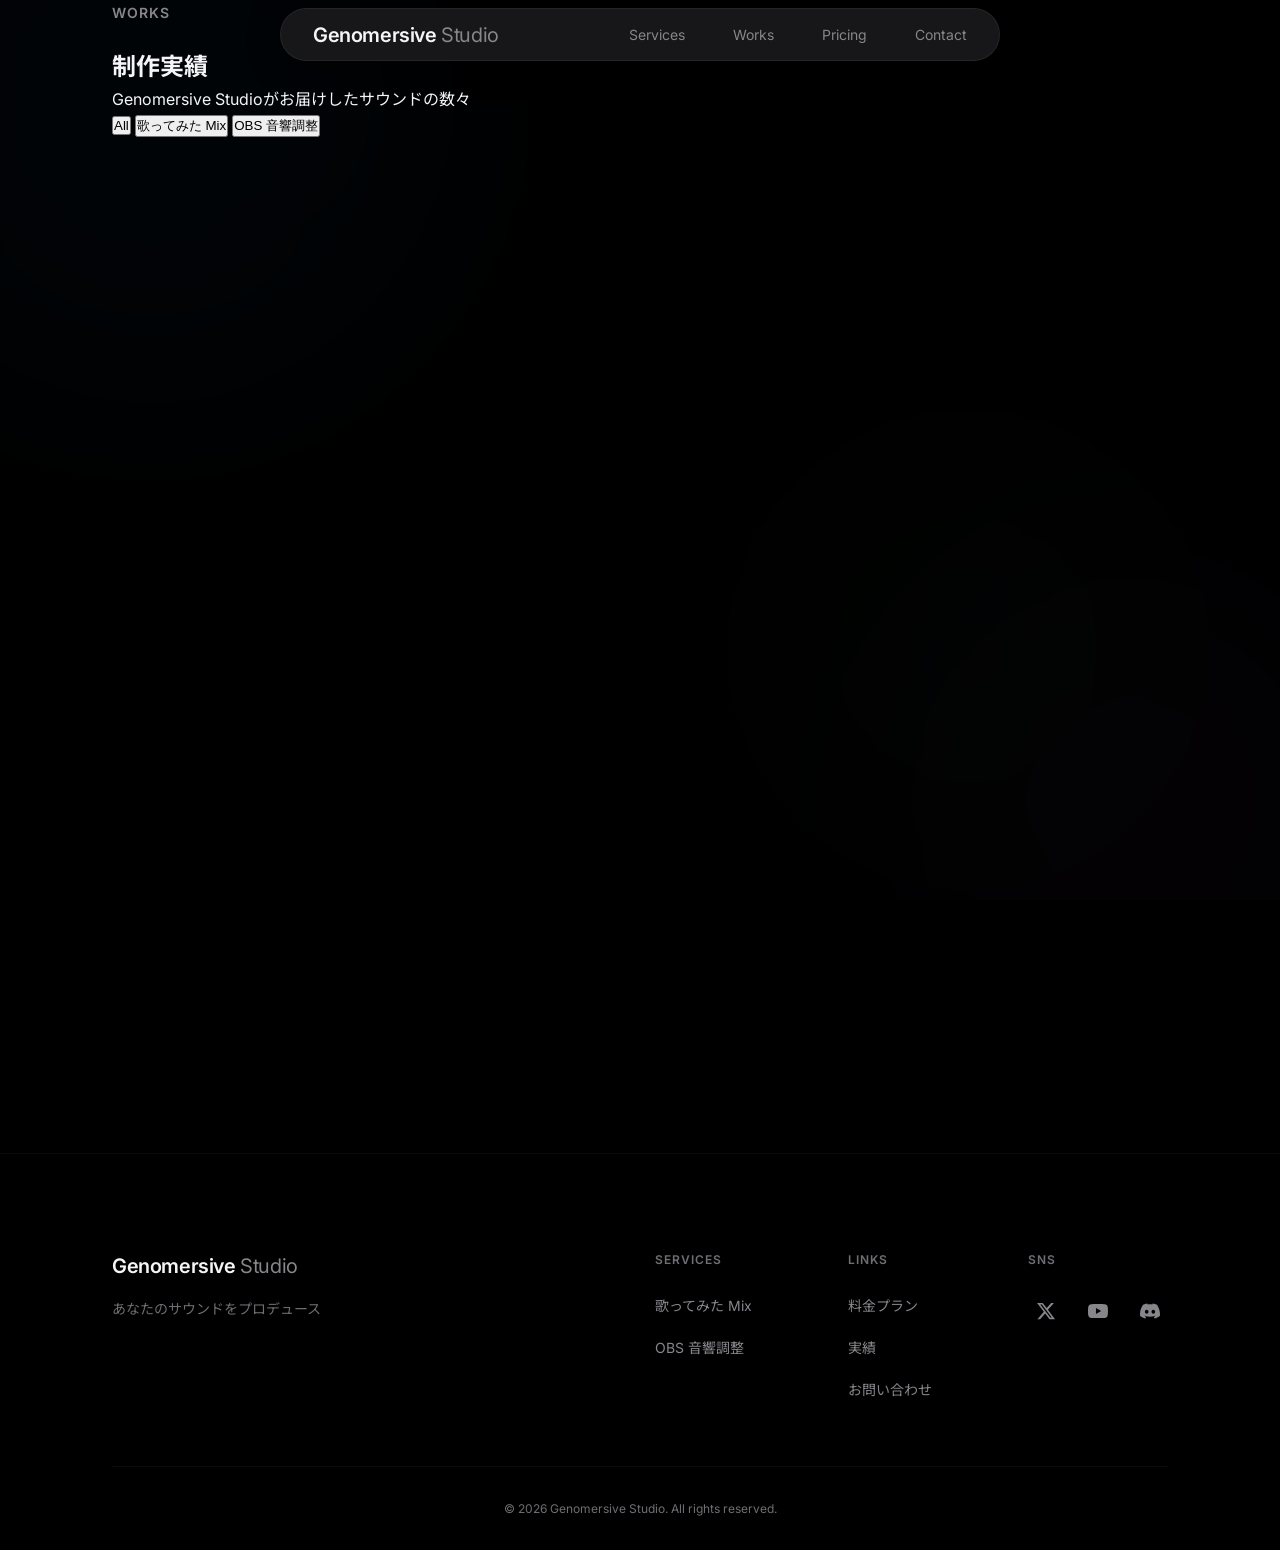
==== commit 3aeab53b: "Add files via upload" ====
--- a/works.html
+++ b/works.html
@@ -132,12 +132,10 @@
         <!-- Work Item 3 -->
         <article class="work-card animate-on-scroll" data-category="obs">
           <div class="work-video">
-            <div class="video-placeholder">
-              <svg width="48" height="48" viewBox="0 0 24 24" fill="none" xmlns="http://www.w3.org/2000/svg">
-                <path d="M8 5v14l11-7L8 5z" fill="currentColor" />
-              </svg>
-              <span>https://youtu.be/07jz4h_p7J0</span>
-            </div>
+            <iframe src="https://www.youtube.com/embed/07jz4h_p7J0?si=0hQuPToX68297Op6" title="YouTube video player"
+              frameborder="0"
+              allow="accelerometer; autoplay; clipboard-write; encrypted-media; gyroscope; picture-in-picture; web-share"
+              referrerpolicy="strict-origin-when-cross-origin" allowfullscreen></iframe>
           </div>
           <div class="work-info">
             <div class="work-meta">
